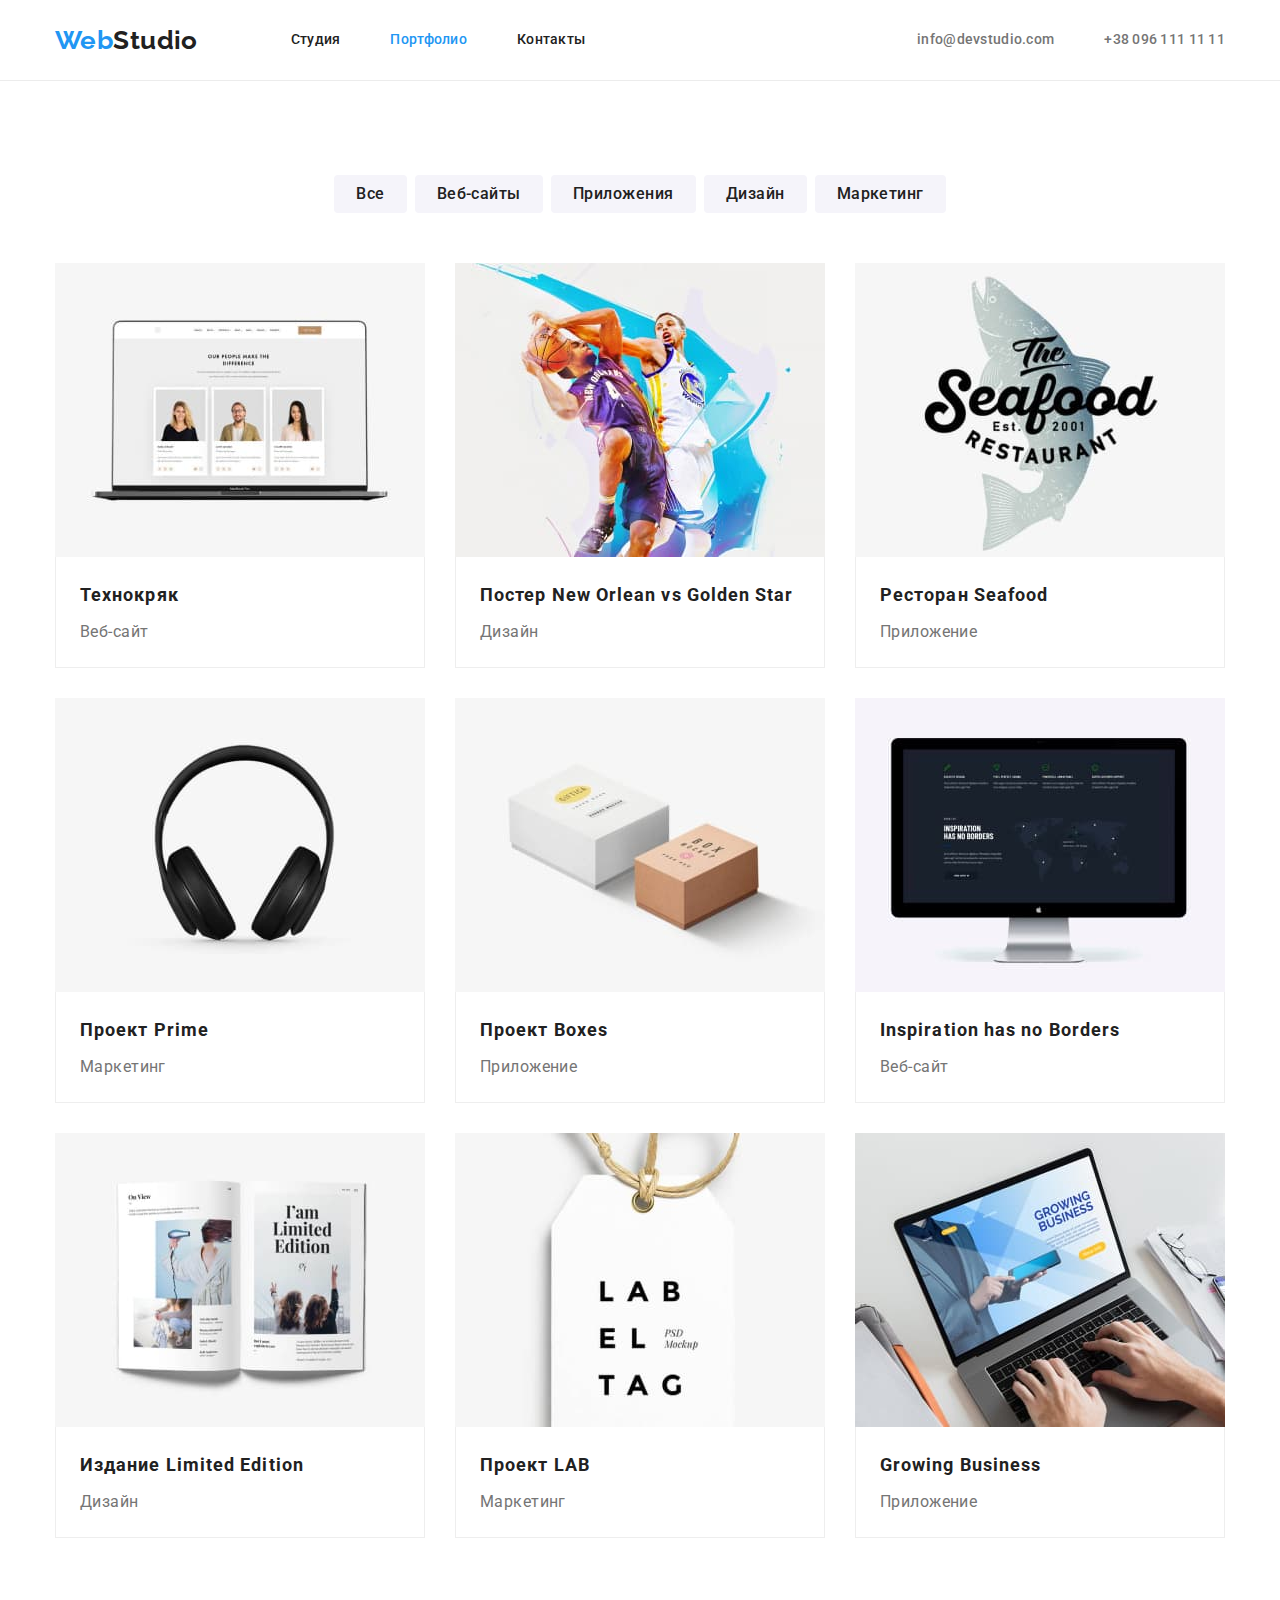
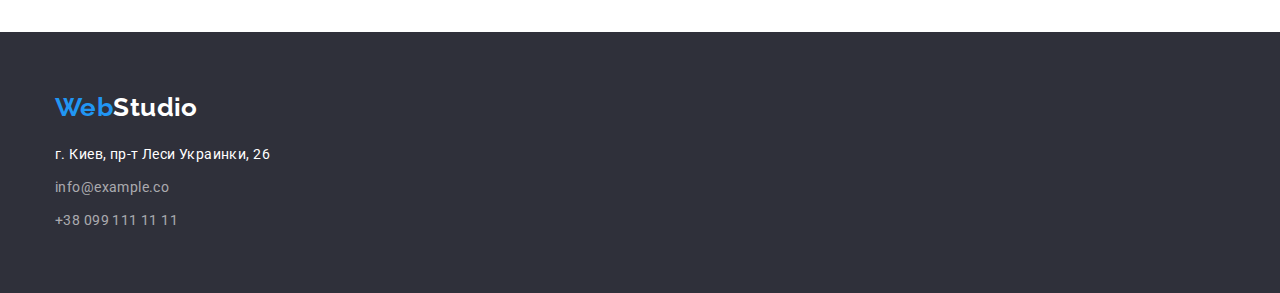
==== portfolio.html @ d21815ed "hw-3-finish" ====
<!DOCTYPE html>
<html lang="ru">

<head>
    <meta charset="UTF-8">
    <meta http-equiv="X-UA-Compatible" content="IE=edge">
    <meta name="viewport" content="width=device-width, initial-scale=1.0">
    <title>Портфолио</title>
    <link
        href="https://fonts.googleapis.com/css2?family=Raleway:wght@700&family=Roboto:wght@400;500;700;900&display=swap"
        rel="stylesheet">
    <link rel="stylesheet"
        href="https://cdnjs.cloudflare.com/ajax/libs/modern-normalize/1.1.0/modern-normalize.min.css">
    <link rel="stylesheet" href="./css/styles.css">
</head>

<body>
    <header class="page-header">
        <div class="container main-nav">
            <nav class="header-nav">
                <a class="logo" href="./index.html">Web<span class="head-logo">Studio</span></a>
                <ul class="site-nav list">
                    <li class="item"><a href="./index.html" class="nav-link">Студия</a></li>
                    <li class="item"><a href="./portfolio.html" class="nav-link current">Портфолио</a></li>
                    <li class="item"><a href="" class="nav-link">Контакты</a></li>
                </ul>
            </nav>
            <ul class="auth-nav list">
                <li class="item"><a class="link" href="mailto:info@devstudio.com">info@devstudio.com</a></li>
                <li class="item"><a class="link" href="tel:+380961111111">+38 096 111 11 11</a></li>
            </ul>
        </div>
    </header>
    <main>
        <section class="section">
            <div class="container">
                <h1 class="visually-hidden">Портфолио</h1>
                <ul class="filter-nav list">
                    <li class="item"><button class="button-filter" type="button">Все</button></li>
                    <li class="item"><button class="button-filter" type="button">Веб-сайты</button></li>
                    <li class="item"><button class="button-filter" type="button">Приложения</button></li>
                    <li class="item"><button class="button-filter" type="button">Дизайн</button></li>
                    <li class="item"><button class="button-filter" type="button">Маркетинг</button></li>
                </ul>
                <ul class="portfolio-list list">
                    <li class="item">
                        <a href="" class="portfolio-link">
                            <img src="./images/portfolio-1.jpg" class="photo" alt="ноутбук" width="370">
                            <div class="box">
                                <h2 class="subtitle">Технокряк</h2>
                                <p class="text">Веб-сайт</p>
                            </div>
                        </a>
                    </li>
                    <li class="item">
                        <a href="" class="portfolio-link">
                            <img src="./images/portfolio-2.jpg" class="photo" alt="баскетболисты" width="370">
                            <div class="box">
                                <h2 class="subtitle">Постер <span lang="en">New Orlean vs Golden Star</span>
                                </h2>
                                <p class="text">Дизайн</p>
                            </div>
                        </a>
                    </li>
                    <li class="item">
                        <a href="" class="portfolio-link">
                            <img src="./images/portfolio-3.jpg" class="photo" alt="логотип" width="370">
                            <div class="box">
                                <h2 class="subtitle">Ресторан <span lang="en">Seafood</span></h2>
                                <p class="text">Приложение</p>
                            </div>
                        </a>
                    </li>
                    <li class="item">
                        <a href="" class="portfolio-link">
                            <img src="./images/portfolio-4.jpg" class="photo" alt="наушники" width="370">
                            <div class="box">
                                <h2 class="subtitle">Проект <span lang="en">Prime</span></h2>
                                <p class="text">Маркетинг</p>
                            </div>
                        </a>
                    </li>
                    <li class="item">
                        <a href="" class="portfolio-link">
                            <img src="./images/portfolio-5.jpg" class="photo" alt="коробки" width="370">
                            <div class="box">
                                <h2 class="subtitle">Проект <span lang="en">Boxes</span></h2>
                                <p class="text">Приложение</p>
                            </div>
                        </a>
                    </li>
                    <li class="item">
                        <a href="" class="portfolio-link">
                            <img src="./images/portfolio-6.jpg" class="photo" alt="компьютер" width="370">
                            <div class="box">
                                <h2 class="subtitle"><span lang="en">Inspiration has no Borders</span>
                                </h2>
                                <p class="text">Веб-сайт</p>
                            </div>
                        </a>
                    </li>
                    <li class="item">
                        <a href="" class="portfolio-link">
                            <img src="./images/portfolio-7.jpg" class="photo" alt="журнал" width="370">
                            <div class="box">
                                <h2 class="subtitle">Издание <span lang="en">Limited Edition</span></h2>
                                <p class="text">Дизайн</p>
                            </div>
                        </a>
                    </li>
                    <li class="item">
                        <a href="" class="portfolio-link">
                            <img src="./images/portfolio-8.jpg" class="photo" alt="лейба" width="370">
                            <div class="box">
                                <h2 class="subtitle">Проект <span lang="en">LAB</span></h2>
                                <p class="text">Маркетинг</p>
                            </div>
                        </a>
                    </li>
                    <li class="item">
                        <a href="" class="portfolio-link">
                            <img src="./images/portfolio-9.jpg" class="photo" alt="ноутбук" width="370">
                            <div class="box">
                                <h2 class="subtitle"><span lang="en">Growing Business</span></h2>
                                <p class="text">Приложение</p>
                            </div>
                        </a>
                    </li>
                </ul>
            </div>
        </section>
    </main>
    <footer class="footer">
        <div class="container">
            <a class="logo" href="./index.html">Web<span class="footer-logo">Studio</span></a>
            <address class="address">
                <p class="text">г. Киев, пр-т Леси Украинки, 26</p>
                <ul class="list">
                    <li class="item">
                        <a class="link" href="mailto:info@example.co">info@example.co</a>
                    </li>
                    <li class="item">
                        <a class="link" href="tel:+380991111111">+38 099 111 11 11</a>
                    </li>
                </ul>
            </address>
        </div>
    </footer>
</body>

</html>
---- css/styles.css ----
:root {
    --primary-bg-color: #FFFFFF;
    --secondary-bg-color: #F5F4FA;
    --footer-bg-color: #2F303A;
    --accent-color: #2196F3;
    --title-text-color: #212121;
    --primery-text-color: #757575;
    --footer-link-color: rgba(255,255,255,.6);

}

body {
    font-family: 'Roboto', sans-serif;
    font-size: 14px;
    line-height: 1.71;
    letter-spacing: 0.03em;
    color: var(--primery-text-color);
    background-color: var(--primary-bg-color);
}

.container {
    width: 1200px;
    padding: 0 15px;
    margin-left: auto;
    margin-right: auto;
    
}

.section {
    padding-top: 94px;
    padding-bottom: 94px;
}

.list {
    padding: 0;
    margin: 0;
    list-style: none;
}

.visually-hidden {
    position: absolute;
    white-space: nowrap;
    width: 1px;
    height: 1px;
    overflow: hidden;
    border: 0;
    padding: 0;
    clip: rect(0 0 0 0);
    clip-path: inset(50%);
    margin: -1px;
}

/* logo */

.logo {
    color: var(--accent-color);
    font-family: 'Raleway', sans-serif;
    font-weight: 700;
    font-size: 26px;
    line-height: 1.19;
    text-decoration: none;
}

.head-logo {
    color: var(--title-text-color);
}

.footer-logo {
    color: var(--primary-bg-color);
}

/* site nav */

.main-nav {
    display: flex;
    align-items: center;
}

.header-nav {
    display: flex;
    align-items: center;
}

.site-nav {
    display: flex;
    margin-left: 93px;

}

.site-nav .current {
    color: var(--accent-color);
}

.site-nav .item:not(:last-child) {
    margin-right: 50px;
}

.nav-link {
    display: block;
    padding-top: 32px;
    padding-bottom: 32px;

    color: var(--title-text-color);
    font-weight: 500;
    line-height: 1.14;
    letter-spacing: 0.02em;
    text-decoration: none;
}

.site-nav .nav-link:hover,
.site-nav .nav-link:focus {
    color: var(--accent-color);
}


/* auth nav */

.auth-nav {
    display: flex;
    margin-left: auto;
}

.auth-nav .link {
    display: block;
    padding-top: 32px;
    padding-bottom: 32px;

    color: var(--primery-text-color);
    font-weight: 500;
    line-height: 1.14;
    letter-spacing: 0.02em;
    text-decoration: none;
}

.auth-nav .link:hover,
.auth-nav .link:focus {
    color: var(--accent-color);
    
}

.auth-nav .item:not(:last-child) {
    margin-right: 50px;
}

.page-header {
    border-bottom: 1px solid #ECECEC;
}


/* hero */

.hero {
    background-color: var(--footer-bg-color);
    text-align: center;
}

.hero-title {
    margin-left: auto;
    margin-right: auto;
    margin-bottom: 30px;
    margin-top: 0;

    color: var(--primary-bg-color);
    font-weight: 900;
    font-size: 44px;
    line-height: 1.36;
    letter-spacing: 0.06em;
    text-transform: uppercase;
}

.hero .button {
    min-width: 200px;
    min-height: 50px;
    padding: 10px 32px;
}

/* button */

.button {
    color: var(--primary-bg-color);
    background-color: var(--accent-color);
    font-family: inherit;
    font-weight: 700;
    font-size: 16px;
    line-height: 1.88;
    letter-spacing: 0.06em;
    cursor: pointer;
    border: none;
    border-radius: 4px;
}

.button-filter {
    color: var(--title-text-color);
    background-color: var(--secondary-bg-color);
    font-family: inherit;
    font-weight: 500;
    font-size: 16px;
    line-height: 1.63;
    letter-spacing: 0.03em;
    cursor: pointer;
    border: none;
    border-radius: 4px;
}

.button-filter:hover,
.button-filter:focus {
    color: var(--primary-bg-color);
    background-color: var(--accent-color);
}

/* title */

.section-title {
    margin-top: 0;
    margin-bottom: 50px;

    color: var(--title-text-color);
    font-weight: 700;
    font-size: 36px;
    line-height: 1.17;
    text-align: center;
}

/* Our avdantages */

.avdantages .list {
    display: flex;
}

.avdantages .subtitle {
    margin-top: 0;
    margin-bottom: 10px;

    color: var(--title-text-color);
    font-weight: 700;
    font-size: 14px;
    line-height: 1.14;
    text-transform: uppercase;
}

.avdantages .item {
    width: 270px;
}

.avdantages .item:not(:last-child) {
    margin-right: 30px;
}

.avdantages .text {
    padding: 0;
    margin: 0;
}


/* <!-- What are we doing --> */

.section.what-doing {
    padding-top: 0;
}

.what-doing .list {
    display: flex;
    justify-content: space-between;
}

.what-doing .photo {
    display: block;
}

/* our team */

.our-team {
    background-color: var(--secondary-bg-color);
    font-size: 16px;
    line-height: 1.19;
}

.our-team .subtitle {
    color: var(--title-text-color);

    font-weight: 500;
    font-size: 16px;
}

.our-team .list {
    display: flex;
    justify-content: center;

}

.our-team .item {
    width: 270px;
    margin-right: 30px;
    padding-bottom: 30px;
    box-shadow: 0 2px 1px rgba(0, 0, 0, .2), 0 1px 1px rgba(0, 0, 0, .14), 0 1px 3px rgba(0, 0, 0, .12), 0 4px 4px rgba(0, 0, 0, .25);

    text-align: center;
    background-color: #fff;
    border-bottom-left-radius: 4px;
    border-bottom-right-radius: 4px;
}

.our-team .item:last-child {
    margin-right: 0;
}

.our-team .photo {
    display: block;
    margin-bottom: 30px;
}

.our-team .subtitle {
    margin: 0;
    margin-bottom: 10px;
}

.our-team .text {
    margin: 0;

}


/* footer */

.footer {
    background: var(--footer-bg-color);
    padding: 60px 0;
}

.footer .logo {
    display: inline-block;
    margin-bottom: 20px;
}

.footer .text {
    margin-top: 0;
    margin-bottom: 9px;
}

.footer .item:not(:last-child) {
    margin-bottom: 9px;
}

.address {
    color: var(--primary-bg-color);
    font-style: normal;
}

.footer .link {
    color: var(--footer-link-color);   
    text-decoration: none;
}

.footer .link:hover,
.footer .link:focus {
    color: var(--accent-color);
}

/* portfolio page */

.filter-nav {
    display: flex;
    justify-content: center;
    margin-bottom: 50px;
}

.filter-nav .item:not(:last-child) {
    margin-right: 8px;
}

.button-filter {
    padding: 6px 22px;
}

.portfolio-list {
    display: flex;
    flex-wrap: wrap;
    margin: -15px;
}

.portfolio-list .item {
    margin: 15px;
    width: 370px;
}

.portfolio-link {
    text-decoration: none;
}

.portfolio-list .photo {
    display: block;

}

.portfolio-list .box {
    padding: 20px 24px;
    border-right: 1px solid #EEEEEE;
    border-bottom: 1px solid #EEEEEE;
    border-left: 1px solid #EEEEEE;
}

.portfolio-list .subtitle {
    margin-top: 0;
    margin-bottom: 4px;

    color: var(--title-text-color);
    font-weight: 700;
    font-size: 18px;
    line-height: 2;
    letter-spacing: 0.06em;
}

.portfolio-list .text {
    margin-top: 0;
    margin-bottom: 0;

    color: var(--primery-text-color);
    font-size: 16px;
    line-height: 1.88;
}








/* .outline {
    outline: 2px solid tomato;
    background-color: rgb(206, 255, 157);
} */
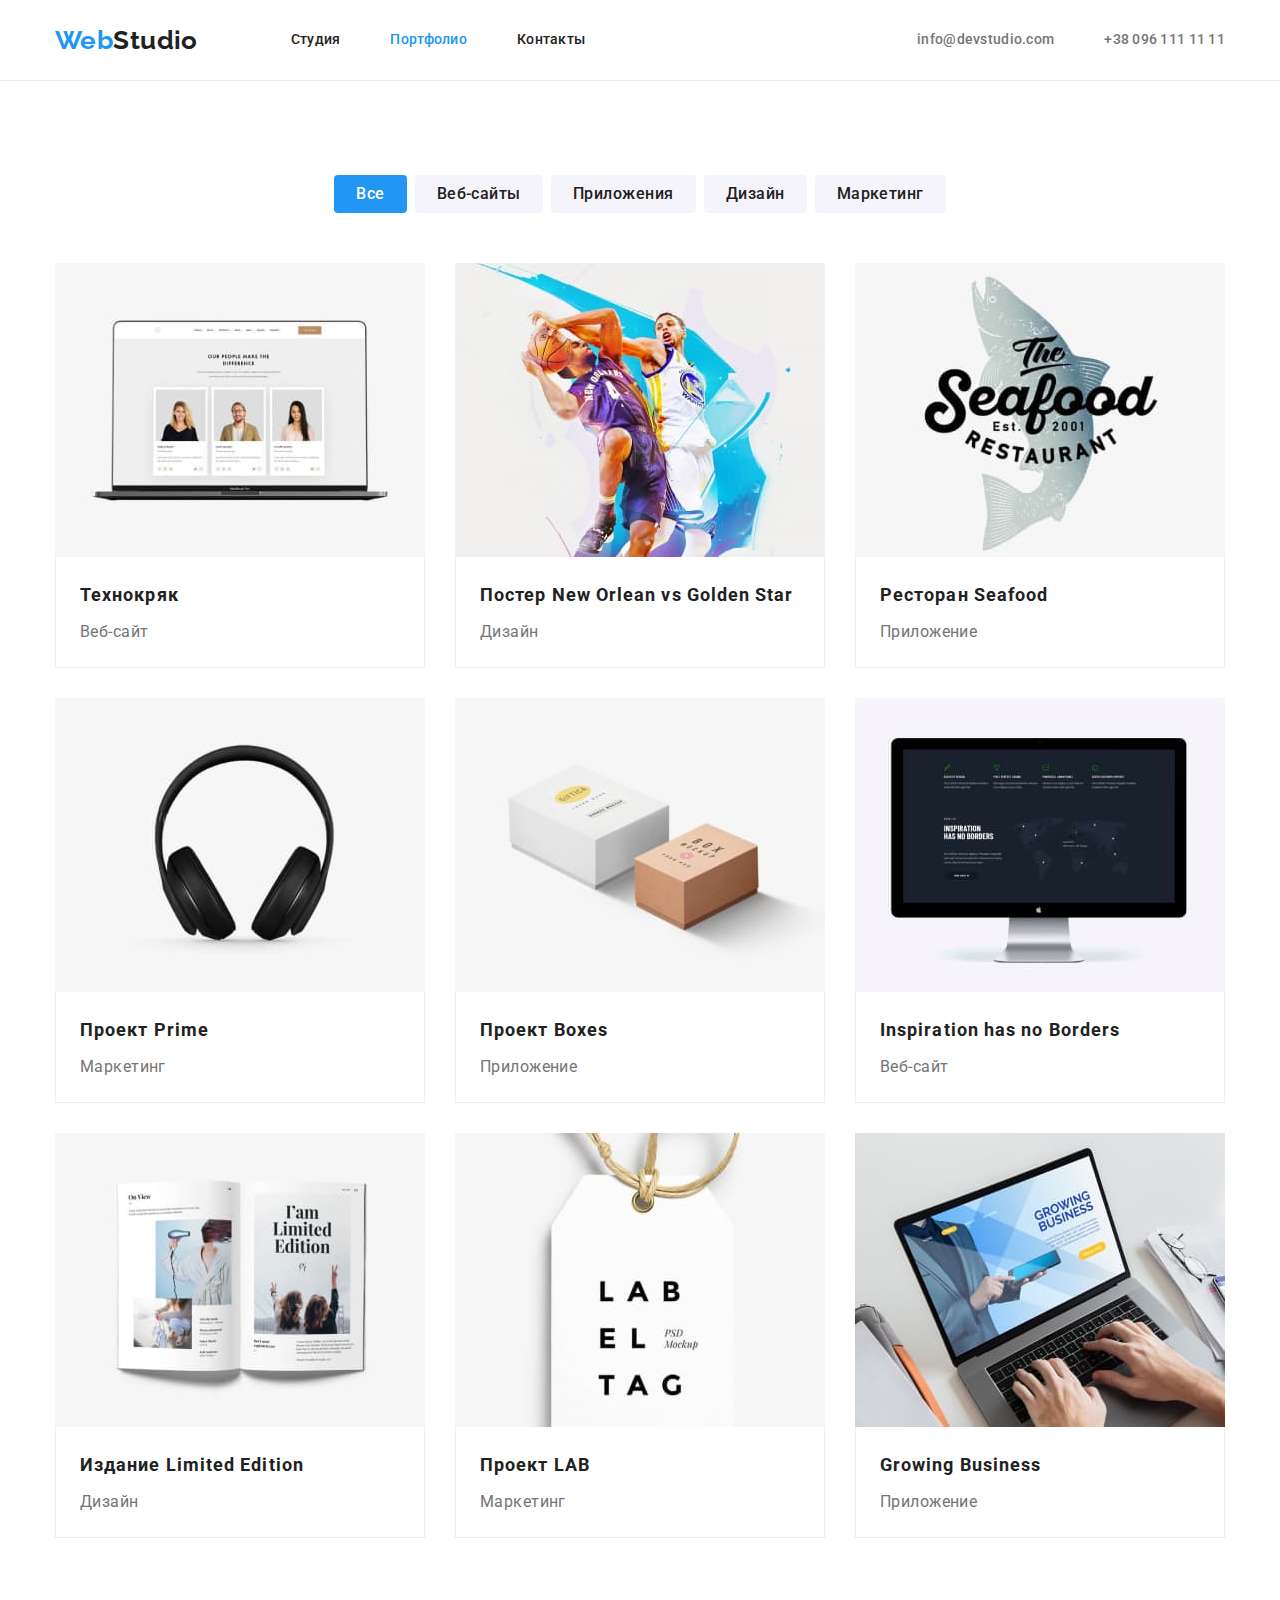
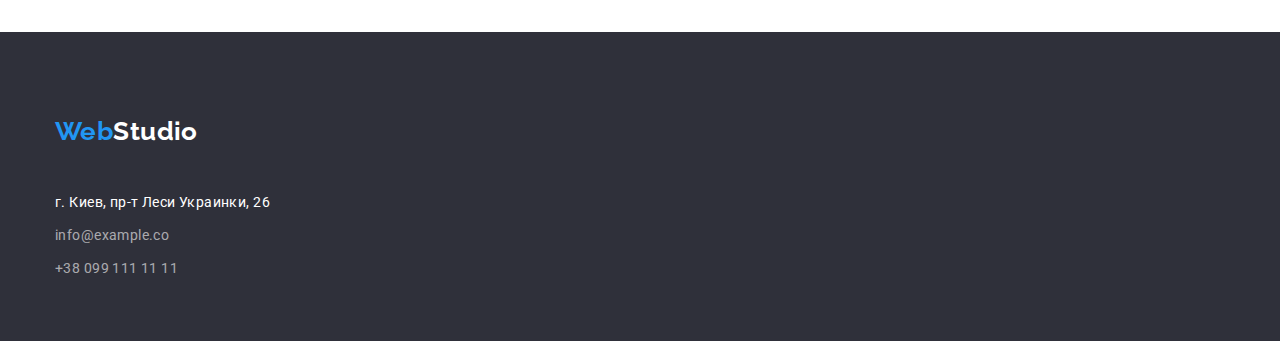
==== commit d2b809a2: "resubmite" ====
--- a/portfolio.html
+++ b/portfolio.html
@@ -36,7 +36,7 @@
             <div class="container">
                 <h1 class="visually-hidden">Портфолио</h1>
                 <ul class="filter-nav list">
-                    <li class="item"><button class="button-filter" type="button">Все</button></li>
+                    <li class="item"><button class="button-filter current" type="button">Все</button></li>
                     <li class="item"><button class="button-filter" type="button">Веб-сайты</button></li>
                     <li class="item"><button class="button-filter" type="button">Приложения</button></li>
                     <li class="item"><button class="button-filter" type="button">Дизайн</button></li>
--- a/css/styles.css
+++ b/css/styles.css
@@ -53,6 +53,9 @@
 /* logo */
 
 .logo {
+    padding: 24px 0;
+    margin-right: 93px;
+
     color: var(--accent-color);
     font-family: 'Raleway', sans-serif;
     font-weight: 700;
@@ -71,19 +74,14 @@
 
 /* site nav */
 
-.main-nav {
+.main-nav,
+.header-nav {
     display: flex;
     align-items: center;
 }
 
-.header-nav {
-    display: flex;
-    align-items: center;
-}
-
 .site-nav {
     display: flex;
-    margin-left: 93px;
 
 }
 
@@ -152,11 +150,15 @@
 .hero {
     background-color: var(--footer-bg-color);
     text-align: center;
+    padding-top: 200px;
+    padding-bottom: 200px;
+}
+
+.hero .container {
+    width: 696px;
 }
 
 .hero-title {
-    margin-left: auto;
-    margin-right: auto;
     margin-bottom: 30px;
     margin-top: 0;
 
@@ -208,6 +210,7 @@
     background-color: var(--accent-color);
 }
 
+
 /* title */
 
 .section-title {
@@ -260,8 +263,13 @@
 
 .what-doing .list {
     display: flex;
-    justify-content: space-between;
-}
+}
+
+.what-doing .item:not(:last-child) {
+    margin-right: 30px;
+}
+
+
 
 .what-doing .photo {
     display: block;
@@ -284,20 +292,18 @@
 
 .our-team .list {
     display: flex;
-    justify-content: center;
 
 }
 
 .our-team .item {
     width: 270px;
     margin-right: 30px;
-    padding-bottom: 30px;
-    box-shadow: 0 2px 1px rgba(0, 0, 0, .2), 0 1px 1px rgba(0, 0, 0, .14), 0 1px 3px rgba(0, 0, 0, .12), 0 4px 4px rgba(0, 0, 0, .25);
 
     text-align: center;
-    background-color: #fff;
+    background-color: var(--primary-bg-color);
     border-bottom-left-radius: 4px;
     border-bottom-right-radius: 4px;
+    box-shadow: 0 2px 1px rgba(0, 0, 0, .2), 0 1px 1px rgba(0, 0, 0, .14), 0 1px 3px rgba(0, 0, 0, .12), 0 4px 4px rgba(0, 0, 0, .25);
 }
 
 .our-team .item:last-child {
@@ -306,7 +312,13 @@
 
 .our-team .photo {
     display: block;
-    margin-bottom: 30px;
+    max-width: 100%;
+    height: auto;
+}
+
+.our-team .box {
+    padding-top: 30px;
+    padding-bottom: 30px;
 }
 
 .our-team .subtitle {
@@ -370,6 +382,11 @@
 
 .button-filter {
     padding: 6px 22px;
+}
+
+.filter-nav .current {
+    color: var(--primary-bg-color);
+    background-color: var(--accent-color);
 }
 
 .portfolio-list {
